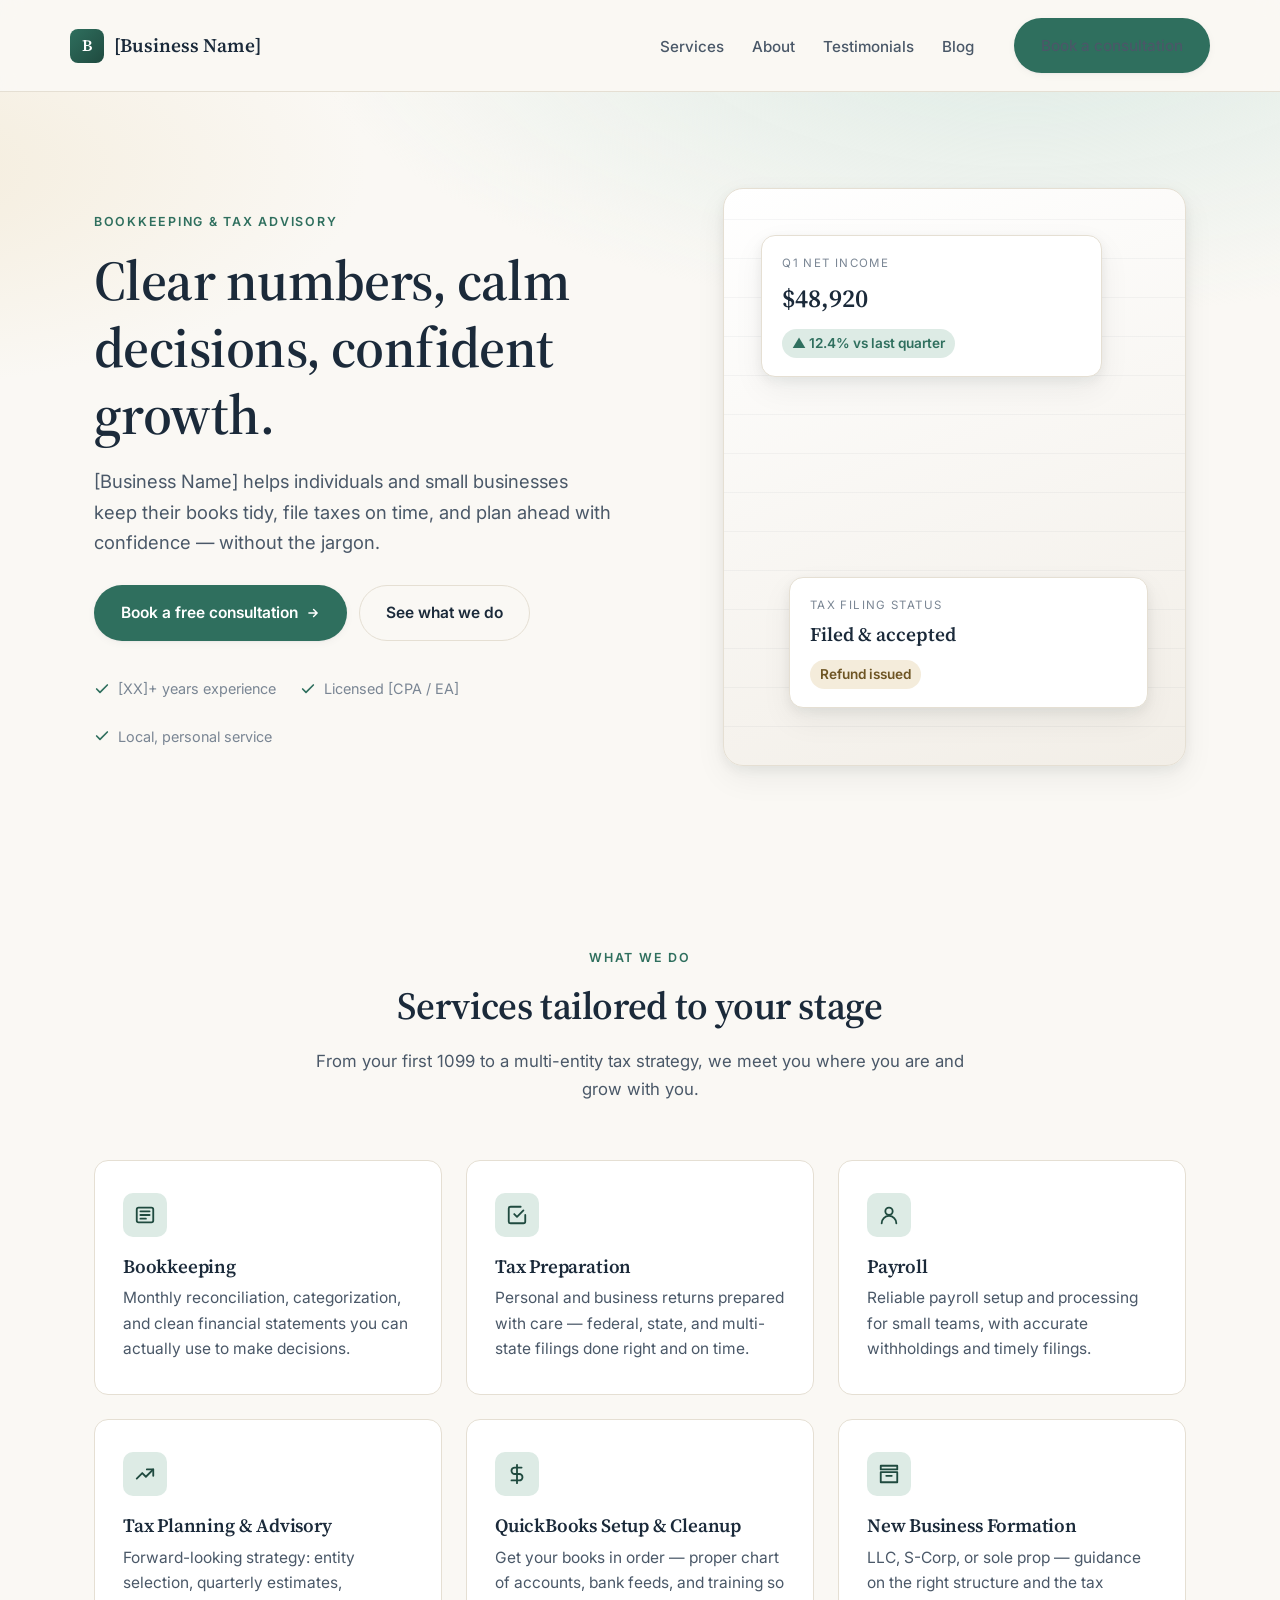
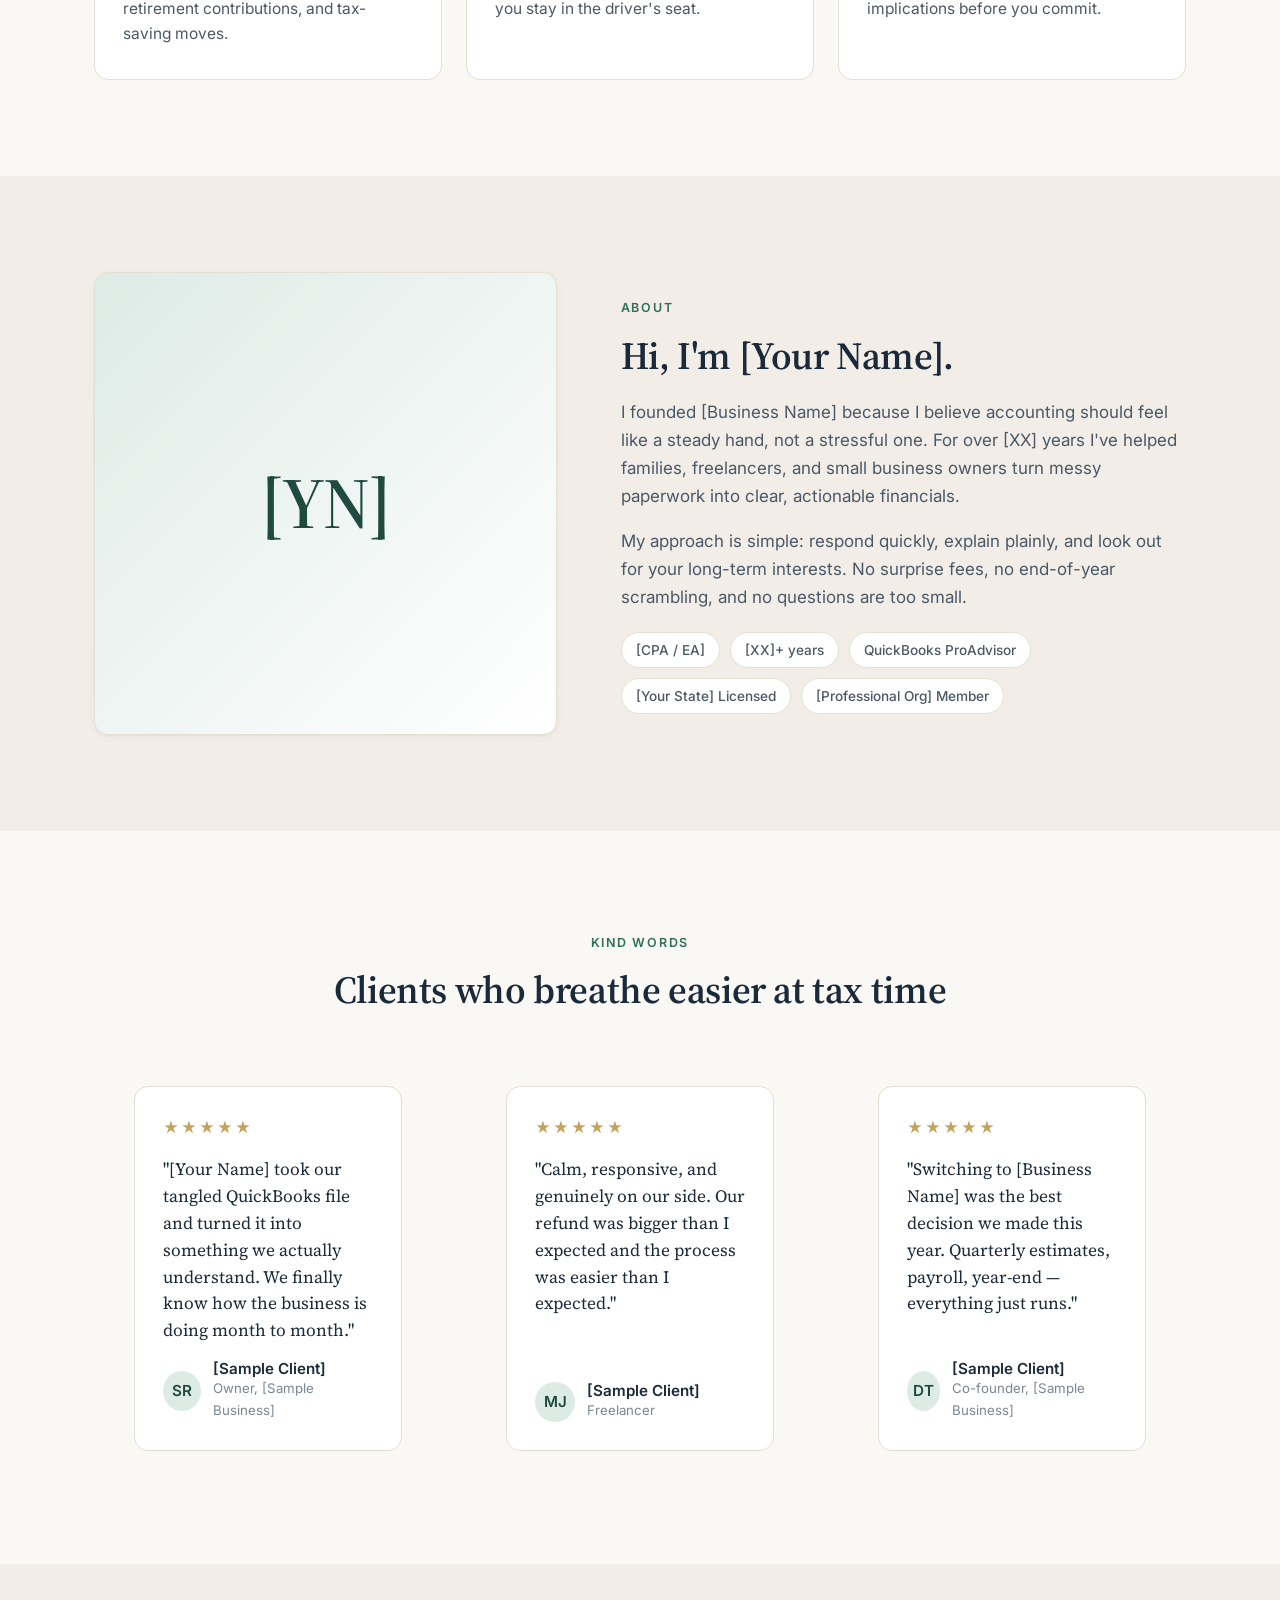
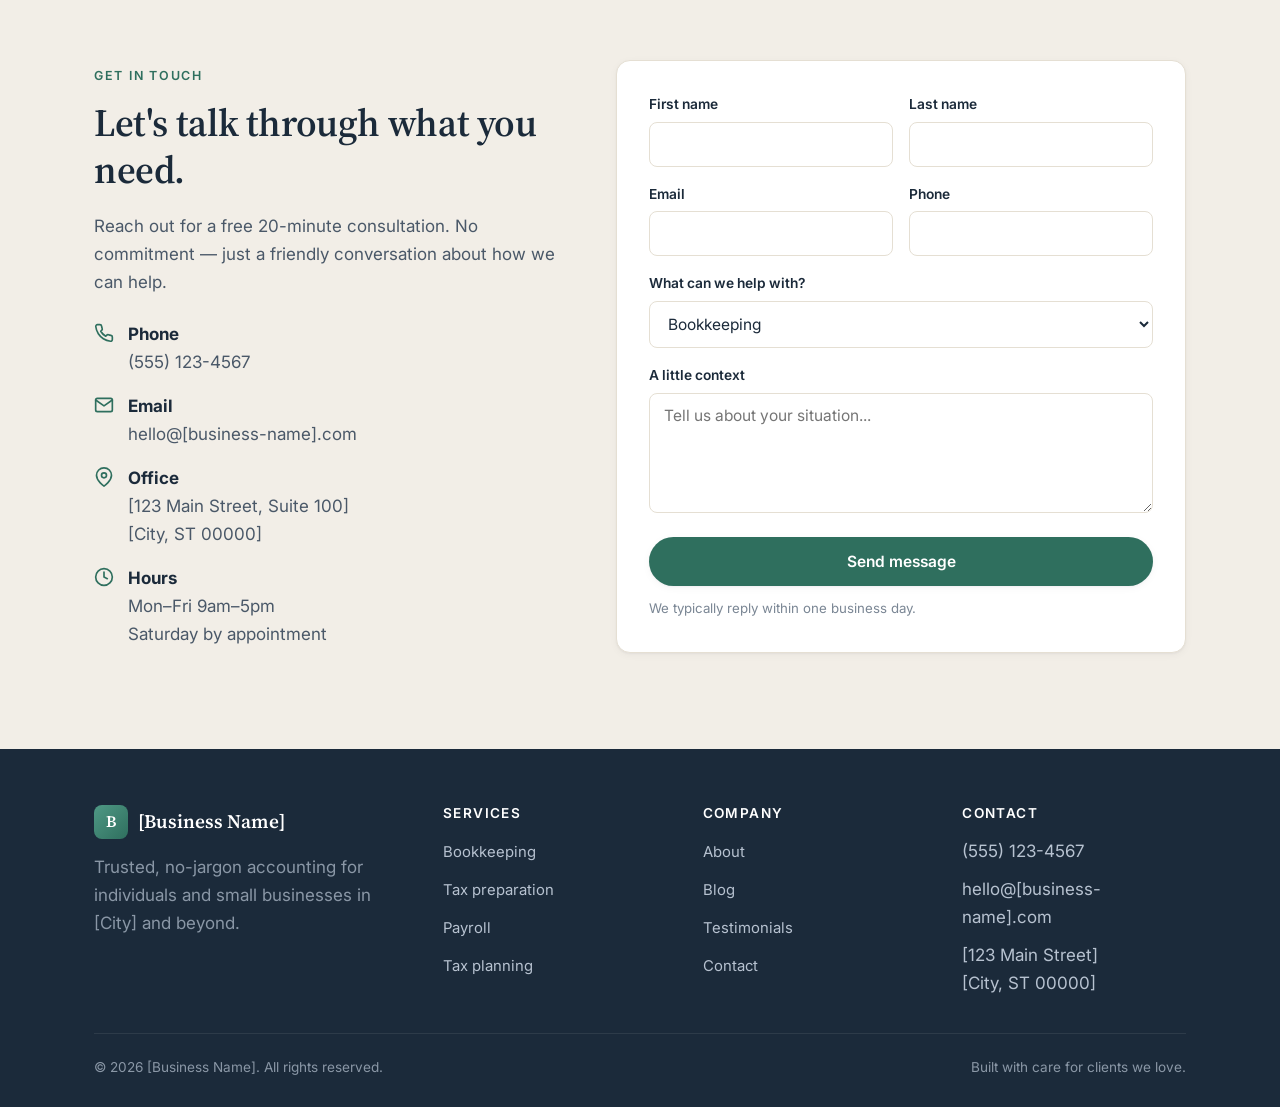
==== index.html @ d01186e7 "Add files via upload" ====
<!DOCTYPE html>
<html lang="en">
<head>
  <meta charset="UTF-8" />
  <meta name="viewport" content="width=device-width, initial-scale=1.0" />
  <title>[Business Name] — Trusted Accounting & Tax Services</title>
  <meta name="description" content="[Business Name] provides bookkeeping, tax preparation, payroll, and small-business advisory services tailored to your goals." />
  <link rel="preconnect" href="https://fonts.googleapis.com" />
  <link rel="preconnect" href="https://fonts.gstatic.com" crossorigin />
  <link href="https://fonts.googleapis.com/css2?family=Inter:wght@400;500;600;700&family=Source+Serif+4:wght@500;600;700&display=swap" rel="stylesheet" />
  <link rel="stylesheet" href="styles.css" />
</head>
<body>

  <!-- ============== HEADER ============== -->
  <header class="site-header">
    <div class="container nav">
      <a href="#top" class="brand">
        <span class="brand-mark">B</span>
        <span>[Business Name]</span>
      </a>

      <button class="nav-toggle" aria-label="Toggle menu" aria-expanded="false" aria-controls="primary-nav">
        <svg width="22" height="22" viewBox="0 0 24 24" fill="none" stroke="currentColor" stroke-width="2" stroke-linecap="round"><line x1="4" y1="7" x2="20" y2="7"/><line x1="4" y1="12" x2="20" y2="12"/><line x1="4" y1="17" x2="20" y2="17"/></svg>
      </button>

      <ul id="primary-nav" class="nav-links">
        <li><a href="#services">Services</a></li>
        <li><a href="#about">About</a></li>
        <li><a href="#testimonials">Testimonials</a></li>
        <li><a href="blog.html">Blog</a></li>
        <li><a href="#contact" class="btn btn-primary nav-cta">Book a consultation</a></li>
      </ul>
    </div>
  </header>

  <main id="top">

    <!-- ============== HERO ============== -->
    <section class="hero">
      <div class="container hero-inner">
        <div>
          <span class="eyebrow">Bookkeeping &amp; Tax Advisory</span>
          <h1>Clear numbers, calm decisions, confident growth.</h1>
          <p class="lead">
            [Business Name] helps individuals and small businesses keep their books tidy,
            file taxes on time, and plan ahead with confidence — without the jargon.
          </p>
          <div class="hero-actions">
            <a href="#contact" class="btn btn-primary">
              Book a free consultation
              <svg width="14" height="14" viewBox="0 0 24 24" fill="none" stroke="currentColor" stroke-width="2.5" stroke-linecap="round"><path d="M5 12h14M13 6l6 6-6 6"/></svg>
            </a>
            <a href="#services" class="btn btn-ghost">See what we do</a>
          </div>

          <div class="hero-trust">
            <span><svg width="16" height="16" viewBox="0 0 24 24" fill="none" stroke="currentColor" stroke-width="2.5" stroke-linecap="round" stroke-linejoin="round"><path d="M20 6L9 17l-5-5"/></svg> [XX]+ years experience</span>
            <span><svg width="16" height="16" viewBox="0 0 24 24" fill="none" stroke="currentColor" stroke-width="2.5" stroke-linecap="round" stroke-linejoin="round"><path d="M20 6L9 17l-5-5"/></svg> Licensed [CPA / EA]</span>
            <span><svg width="16" height="16" viewBox="0 0 24 24" fill="none" stroke="currentColor" stroke-width="2.5" stroke-linecap="round" stroke-linejoin="round"><path d="M20 6L9 17l-5-5"/></svg> Local, personal service</span>
          </div>
        </div>

        <!-- Decorative visual — replace with photo or illustration if desired -->
        <div class="hero-visual" aria-hidden="true">
          <div class="hero-card hero-card-1">
            <div class="label">Q1 Net Income</div>
            <div class="value">$48,920</div>
            <span class="delta">▲ 12.4% vs last quarter</span>
          </div>
          <div class="hero-card hero-card-2">
            <div class="label">Tax Filing Status</div>
            <div class="value" style="font-size:1.2rem;">Filed &amp; accepted</div>
            <span class="delta" style="background:#F4ECDB;color:#6E5524;">Refund issued</span>
          </div>
        </div>
      </div>
    </section>

    <!-- ============== SERVICES ============== -->
    <section class="section" id="services">
      <div class="container">
        <div class="section-head">
          <span class="eyebrow">What we do</span>
          <h2>Services tailored to your stage</h2>
          <p>From your first 1099 to a multi-entity tax strategy, we meet you where you are and grow with you.</p>
        </div>

        <div class="services-grid">
          <article class="service-card">
            <div class="service-icon">
              <svg width="22" height="22" viewBox="0 0 24 24" fill="none" stroke="currentColor" stroke-width="2" stroke-linecap="round" stroke-linejoin="round"><rect x="3" y="4" width="18" height="16" rx="2"/><path d="M7 8h10M7 12h10M7 16h6"/></svg>
            </div>
            <h3>Bookkeeping</h3>
            <p>Monthly reconciliation, categorization, and clean financial statements you can actually use to make decisions.</p>
          </article>

          <article class="service-card">
            <div class="service-icon">
              <svg width="22" height="22" viewBox="0 0 24 24" fill="none" stroke="currentColor" stroke-width="2" stroke-linecap="round" stroke-linejoin="round"><path d="M9 11l3 3 7-7"/><path d="M21 12v7a2 2 0 01-2 2H5a2 2 0 01-2-2V5a2 2 0 012-2h11"/></svg>
            </div>
            <h3>Tax Preparation</h3>
            <p>Personal and business returns prepared with care — federal, state, and multi-state filings done right and on time.</p>
          </article>

          <article class="service-card">
            <div class="service-icon">
              <svg width="22" height="22" viewBox="0 0 24 24" fill="none" stroke="currentColor" stroke-width="2" stroke-linecap="round" stroke-linejoin="round"><circle cx="12" cy="8" r="4"/><path d="M4 21a8 8 0 0116 0"/></svg>
            </div>
            <h3>Payroll</h3>
            <p>Reliable payroll setup and processing for small teams, with accurate withholdings and timely filings.</p>
          </article>

          <article class="service-card">
            <div class="service-icon">
              <svg width="22" height="22" viewBox="0 0 24 24" fill="none" stroke="currentColor" stroke-width="2" stroke-linecap="round" stroke-linejoin="round"><path d="M3 17l6-6 4 4 8-8"/><path d="M14 7h7v7"/></svg>
            </div>
            <h3>Tax Planning &amp; Advisory</h3>
            <p>Forward-looking strategy: entity selection, quarterly estimates, retirement contributions, and tax-saving moves.</p>
          </article>

          <article class="service-card">
            <div class="service-icon">
              <svg width="22" height="22" viewBox="0 0 24 24" fill="none" stroke="currentColor" stroke-width="2" stroke-linecap="round" stroke-linejoin="round"><path d="M12 2v20"/><path d="M17 5H9.5a3.5 3.5 0 000 7h5a3.5 3.5 0 010 7H6"/></svg>
            </div>
            <h3>QuickBooks Setup &amp; Cleanup</h3>
            <p>Get your books in order — proper chart of accounts, bank feeds, and training so you stay in the driver's seat.</p>
          </article>

          <article class="service-card">
            <div class="service-icon">
              <svg width="22" height="22" viewBox="0 0 24 24" fill="none" stroke="currentColor" stroke-width="2" stroke-linecap="round" stroke-linejoin="round"><path d="M3 3h18v4H3zM3 10h18v11H3z"/><path d="M9 14h6"/></svg>
            </div>
            <h3>New Business Formation</h3>
            <p>LLC, S-Corp, or sole prop — guidance on the right structure and the tax implications before you commit.</p>
          </article>
        </div>
      </div>
    </section>

    <!-- ============== ABOUT ============== -->
    <section class="section section-alt" id="about">
      <div class="container about-grid">
        <div class="about-portrait" aria-hidden="true">[YN]</div>
        <div>
          <span class="eyebrow">About</span>
          <h2>Hi, I'm [Your Name].</h2>
          <p>
            I founded [Business Name] because I believe accounting should feel like a steady hand,
            not a stressful one. For over [XX] years I've helped families, freelancers, and small
            business owners turn messy paperwork into clear, actionable financials.
          </p>
          <p>
            My approach is simple: respond quickly, explain plainly, and look out for your long-term
            interests. No surprise fees, no end-of-year scrambling, and no questions are too small.
          </p>
          <div class="credentials">
            <span class="pill">[CPA / EA]</span>
            <span class="pill">[XX]+ years</span>
            <span class="pill">QuickBooks ProAdvisor</span>
            <span class="pill">[Your State] Licensed</span>
            <span class="pill">[Professional Org] Member</span>
          </div>
        </div>
      </div>
    </section>

    <!-- ============== TESTIMONIALS ============== -->
    <section class="section" id="testimonials">
      <div class="container">
        <div class="section-head">
          <span class="eyebrow">Kind words</span>
          <h2>Clients who breathe easier at tax time</h2>
        </div>

        <div class="testimonials-grid">
          <figure class="testimonial">
            <div class="stars">★★★★★</div>
            <blockquote>
              "[Your Name] took our tangled QuickBooks file and turned it into something we
              actually understand. We finally know how the business is doing month to month."
            </blockquote>
            <figcaption class="testimonial-author">
              <div class="avatar">SR</div>
              <div>
                <div class="who">[Sample Client]</div>
                <div class="role">Owner, [Sample Business]</div>
              </div>
            </figcaption>
          </figure>

          <figure class="testimonial">
            <div class="stars">★★★★★</div>
            <blockquote>
              "Calm, responsive, and genuinely on our side. Our refund was bigger than I expected
              and the process was easier than I expected."
            </blockquote>
            <figcaption class="testimonial-author">
              <div class="avatar">MJ</div>
              <div>
                <div class="who">[Sample Client]</div>
                <div class="role">Freelancer</div>
              </div>
            </figcaption>
          </figure>

          <figure class="testimonial">
            <div class="stars">★★★★★</div>
            <blockquote>
              "Switching to [Business Name] was the best decision we made this year.
              Quarterly estimates, payroll, year-end — everything just runs."
            </blockquote>
            <figcaption class="testimonial-author">
              <div class="avatar">DT</div>
              <div>
                <div class="who">[Sample Client]</div>
                <div class="role">Co-founder, [Sample Business]</div>
              </div>
            </figcaption>
          </figure>
        </div>
      </div>
    </section>

    <!-- ============== CONTACT ============== -->
    <section class="section section-alt" id="contact">
      <div class="container contact-grid">
        <div class="contact-info">
          <span class="eyebrow">Get in touch</span>
          <h2>Let's talk through what you need.</h2>
          <p>Reach out for a free 20-minute consultation. No commitment — just a friendly conversation about how we can help.</p>

          <ul>
            <li>
              <svg width="20" height="20" viewBox="0 0 24 24" fill="none" stroke="currentColor" stroke-width="2" stroke-linecap="round" stroke-linejoin="round"><path d="M22 16.92v3a2 2 0 01-2.18 2 19.79 19.79 0 01-8.63-3.07 19.5 19.5 0 01-6-6 19.79 19.79 0 01-3.07-8.67A2 2 0 014.11 2h3a2 2 0 012 1.72 12.84 12.84 0 00.7 2.81 2 2 0 01-.45 2.11L8.09 9.91a16 16 0 006 6l1.27-1.27a2 2 0 012.11-.45 12.84 12.84 0 002.81.7A2 2 0 0122 16.92z"/></svg>
              <div><strong>Phone</strong>(555) 123-4567</div>
            </li>
            <li>
              <svg width="20" height="20" viewBox="0 0 24 24" fill="none" stroke="currentColor" stroke-width="2" stroke-linecap="round" stroke-linejoin="round"><path d="M4 4h16c1.1 0 2 .9 2 2v12c0 1.1-.9 2-2 2H4c-1.1 0-2-.9-2-2V6c0-1.1.9-2 2-2z"/><polyline points="22,6 12,13 2,6"/></svg>
              <div><strong>Email</strong>hello@[business-name].com</div>
            </li>
            <li>
              <svg width="20" height="20" viewBox="0 0 24 24" fill="none" stroke="currentColor" stroke-width="2" stroke-linecap="round" stroke-linejoin="round"><path d="M21 10c0 7-9 13-9 13s-9-6-9-13a9 9 0 0118 0z"/><circle cx="12" cy="10" r="3"/></svg>
              <div><strong>Office</strong>[123 Main Street, Suite 100]<br/>[City, ST 00000]</div>
            </li>
            <li>
              <svg width="20" height="20" viewBox="0 0 24 24" fill="none" stroke="currentColor" stroke-width="2" stroke-linecap="round" stroke-linejoin="round"><circle cx="12" cy="12" r="10"/><polyline points="12,6 12,12 16,14"/></svg>
              <div><strong>Hours</strong>Mon–Fri 9am–5pm<br/>Saturday by appointment</div>
            </li>
          </ul>
        </div>

        <form class="contact-form" onsubmit="event.preventDefault(); alert('Thanks! This form is a placeholder — wire it to your email or a service like Formspree.');">
          <div class="form-row">
            <div class="form-field">
              <label for="firstName">First name</label>
              <input id="firstName" name="firstName" type="text" required />
            </div>
            <div class="form-field">
              <label for="lastName">Last name</label>
              <input id="lastName" name="lastName" type="text" required />
            </div>
          </div>

          <div class="form-row">
            <div class="form-field">
              <label for="email">Email</label>
              <input id="email" name="email" type="email" required />
            </div>
            <div class="form-field">
              <label for="phone">Phone</label>
              <input id="phone" name="phone" type="tel" />
            </div>
          </div>

          <div class="form-field">
            <label for="service">What can we help with?</label>
            <select id="service" name="service">
              <option>Bookkeeping</option>
              <option>Tax preparation</option>
              <option>Payroll</option>
              <option>Tax planning &amp; advisory</option>
              <option>QuickBooks setup / cleanup</option>
              <option>New business formation</option>
              <option>Something else</option>
            </select>
          </div>

          <div class="form-field">
            <label for="message">A little context</label>
            <textarea id="message" name="message" placeholder="Tell us about your situation..."></textarea>
          </div>

          <button type="submit" class="btn btn-primary" style="width:100%;">Send message</button>
          <p class="form-note">We typically reply within one business day.</p>
        </form>
      </div>
    </section>

  </main>

  <!-- ============== FOOTER ============== -->
  <footer class="site-footer">
    <div class="container">
      <div class="footer-grid">
        <div>
          <div class="brand">
            <span class="brand-mark">B</span>
            <span>[Business Name]</span>
          </div>
          <p style="margin-top:14px;color:#8A97A6;max-width:320px;">
            Trusted, no-jargon accounting for individuals and small businesses in [City] and beyond.
          </p>
        </div>

        <div>
          <h4>Services</h4>
          <ul>
            <li><a href="#services">Bookkeeping</a></li>
            <li><a href="#services">Tax preparation</a></li>
            <li><a href="#services">Payroll</a></li>
            <li><a href="#services">Tax planning</a></li>
          </ul>
        </div>

        <div>
          <h4>Company</h4>
          <ul>
            <li><a href="#about">About</a></li>
            <li><a href="blog.html">Blog</a></li>
            <li><a href="#testimonials">Testimonials</a></li>
            <li><a href="#contact">Contact</a></li>
          </ul>
        </div>

        <div>
          <h4>Contact</h4>
          <ul>
            <li>(555) 123-4567</li>
            <li>hello@[business-name].com</li>
            <li>[123 Main Street]<br/>[City, ST 00000]</li>
          </ul>
        </div>
      </div>

      <div class="footer-bottom">
        <span>© <span id="year"></span> [Business Name]. All rights reserved.</span>
        <span>Built with care for clients we love.</span>
      </div>
    </div>
  </footer>

  <script>
    // Mobile nav toggle
    (function () {
      var btn = document.querySelector('.nav-toggle');
      var menu = document.getElementById('primary-nav');
      if (btn && menu) {
        btn.addEventListener('click', function () {
          var open = menu.classList.toggle('open');
          btn.setAttribute('aria-expanded', open ? 'true' : 'false');
        });
        menu.querySelectorAll('a').forEach(function (a) {
          a.addEventListener('click', function () {
            menu.classList.remove('open');
            btn.setAttribute('aria-expanded', 'false');
          });
        });
      }
      // Year in footer
      var y = document.getElementById('year');
      if (y) y.textContent = new Date().getFullYear();
    })();
  </script>
</body>
</html>
---- styles.css ----
/* =============================================================
   [BUSINESS NAME] — Accounting Website
   Modern & clean design system
   ============================================================= */

/* ---------- Design tokens ---------- */
:root {
  /* Colors */
  --bg:           #FAF8F4;
  --surface:      #FFFFFF;
  --surface-alt:  #F2EEE7;
  --border:       #E5DFD3;
  --ink:          #1B2A3A;
  --ink-soft:     #4A5868;
  --muted:        #7A8694;
  --accent:       #2F6F5E;   /* deep sage */
  --accent-soft:  #DDEBE5;
  --accent-ink:   #1F4A3F;
  --gold:         #C4A35A;

  /* Type */
  --font-sans: "Inter", -apple-system, BlinkMacSystemFont, "Segoe UI",
               Roboto, "Helvetica Neue", Arial, sans-serif;
  --font-serif: "Source Serif 4", "Source Serif Pro", Georgia, "Times New Roman", serif;

  /* Layout */
  --container: 1140px;
  --radius: 14px;
  --radius-sm: 8px;

  /* Effects */
  --shadow-sm: 0 1px 2px rgba(20, 30, 40, 0.04),
               0 2px 8px rgba(20, 30, 40, 0.04);
  --shadow-md: 0 4px 12px rgba(20, 30, 40, 0.06),
               0 12px 32px rgba(20, 30, 40, 0.06);

  --transition: 180ms ease;
}

/* ---------- Reset ---------- */
*,
*::before,
*::after { box-sizing: border-box; }

html { scroll-behavior: smooth; }

body {
  margin: 0;
  font-family: var(--font-sans);
  font-size: 17px;
  line-height: 1.65;
  color: var(--ink);
  background: var(--bg);
  -webkit-font-smoothing: antialiased;
  -moz-osx-font-smoothing: grayscale;
}

img { max-width: 100%; display: block; }

a {
  color: var(--accent);
  text-decoration: none;
  transition: color var(--transition);
}
a:hover { color: var(--accent-ink); }

h1, h2, h3, h4 {
  font-family: var(--font-serif);
  color: var(--ink);
  line-height: 1.2;
  letter-spacing: -0.01em;
  margin: 0 0 0.5em;
  font-weight: 600;
}

h1 { font-size: clamp(2.25rem, 4.5vw, 3.5rem); }
h2 { font-size: clamp(1.75rem, 3vw, 2.5rem); }
h3 { font-size: 1.25rem; }

p { margin: 0 0 1em; color: var(--ink-soft); }

/* ---------- Layout helpers ---------- */
.container {
  width: 100%;
  max-width: var(--container);
  margin: 0 auto;
  padding: 0 24px;
}

.section {
  padding: 96px 0;
}

.section-alt {
  background: var(--surface-alt);
}

.eyebrow {
  display: inline-block;
  font-size: 0.78rem;
  font-weight: 600;
  letter-spacing: 0.14em;
  text-transform: uppercase;
  color: var(--accent);
  margin-bottom: 14px;
}

.section-head {
  max-width: 680px;
  margin: 0 auto 56px;
  text-align: center;
}
.section-head p {
  font-size: 1.05rem;
  color: var(--ink-soft);
}

/* ---------- Buttons ---------- */
.btn {
  display: inline-flex;
  align-items: center;
  justify-content: center;
  gap: 8px;
  padding: 14px 26px;
  border-radius: 999px;
  font-weight: 600;
  font-size: 0.97rem;
  font-family: var(--font-sans);
  border: 1px solid transparent;
  cursor: pointer;
  transition: transform var(--transition), background var(--transition),
              color var(--transition), border-color var(--transition),
              box-shadow var(--transition);
  text-decoration: none;
}
.btn-primary {
  background: var(--accent);
  color: #fff;
  box-shadow: var(--shadow-sm);
}
.btn-primary:hover {
  background: var(--accent-ink);
  color: #fff;
  transform: translateY(-1px);
  box-shadow: var(--shadow-md);
}
.btn-ghost {
  background: transparent;
  color: var(--ink);
  border-color: var(--border);
}
.btn-ghost:hover {
  border-color: var(--ink);
  color: var(--ink);
}

/* ---------- Header / Nav ---------- */
.site-header {
  position: sticky;
  top: 0;
  z-index: 50;
  background: rgba(250, 248, 244, 0.85);
  backdrop-filter: saturate(180%) blur(10px);
  -webkit-backdrop-filter: saturate(180%) blur(10px);
  border-bottom: 1px solid var(--border);
}
.nav {
  display: flex;
  align-items: center;
  justify-content: space-between;
  padding: 18px 0;
}
.brand {
  display: flex;
  align-items: center;
  gap: 10px;
  font-family: var(--font-serif);
  font-weight: 600;
  font-size: 1.2rem;
  color: var(--ink);
}
.brand-mark {
  width: 34px; height: 34px;
  border-radius: 8px;
  background: linear-gradient(135deg, var(--accent), var(--accent-ink));
  color: #fff;
  display: grid;
  place-items: center;
  font-family: var(--font-serif);
  font-weight: 600;
  font-size: 1rem;
  letter-spacing: -0.02em;
}
.nav-links {
  display: flex;
  gap: 28px;
  align-items: center;
  list-style: none;
  margin: 0; padding: 0;
}
.nav-links a {
  color: var(--ink-soft);
  font-weight: 500;
  font-size: 0.95rem;
}
.nav-links a:hover { color: var(--ink); }
.nav-cta { margin-left: 12px; }

.nav-toggle {
  display: none;
  background: transparent;
  border: 0;
  padding: 8px;
  cursor: pointer;
  color: var(--ink);
}

/* ---------- Hero ---------- */
.hero {
  padding: 96px 0 80px;
  background:
    radial-gradient(1200px 500px at 80% -10%, var(--accent-soft) 0%, transparent 60%),
    radial-gradient(900px 400px at -10% 10%, #F4ECDB 0%, transparent 55%);
}
.hero-inner {
  display: grid;
  grid-template-columns: 1.1fr 0.9fr;
  gap: 64px;
  align-items: center;
}
.hero h1 {
  margin-bottom: 18px;
}
.hero p.lead {
  font-size: 1.15rem;
  color: var(--ink-soft);
  margin-bottom: 28px;
  max-width: 520px;
}
.hero-actions {
  display: flex;
  gap: 12px;
  flex-wrap: wrap;
}
.hero-trust {
  display: flex;
  gap: 24px;
  margin-top: 36px;
  color: var(--muted);
  font-size: 0.9rem;
  flex-wrap: wrap;
}
.hero-trust span { display: inline-flex; align-items: center; gap: 8px; }
.hero-trust svg { color: var(--accent); }

.hero-visual {
  position: relative;
  aspect-ratio: 4 / 5;
  border-radius: 20px;
  background:
    linear-gradient(160deg, #fff, var(--surface-alt));
  border: 1px solid var(--border);
  box-shadow: var(--shadow-md);
  overflow: hidden;
}
.hero-visual::before {
  content: "";
  position: absolute; inset: 0;
  background:
    repeating-linear-gradient(
      0deg, transparent 0 38px, rgba(27, 42, 58, 0.06) 38px 39px
    );
  opacity: 0.7;
}
.hero-card {
  position: absolute;
  background: #fff;
  border-radius: var(--radius);
  border: 1px solid var(--border);
  box-shadow: var(--shadow-md);
  padding: 18px 20px;
}
.hero-card-1 {
  top: 8%; left: 8%; right: 18%;
}
.hero-card-2 {
  bottom: 10%; left: 14%; right: 8%;
}
.hero-card .label {
  font-size: 0.72rem;
  letter-spacing: 0.12em;
  text-transform: uppercase;
  color: var(--muted);
}
.hero-card .value {
  font-family: var(--font-serif);
  font-size: 1.6rem;
  font-weight: 600;
  color: var(--ink);
  margin-top: 4px;
}
.hero-card .delta {
  display: inline-flex;
  gap: 6px;
  align-items: center;
  font-size: 0.85rem;
  color: var(--accent);
  background: var(--accent-soft);
  padding: 3px 10px;
  border-radius: 999px;
  margin-top: 10px;
  font-weight: 600;
}

/* ---------- Services ---------- */
.services-grid {
  display: grid;
  grid-template-columns: repeat(3, 1fr);
  gap: 24px;
}
.service-card {
  background: var(--surface);
  border: 1px solid var(--border);
  border-radius: var(--radius);
  padding: 32px 28px;
  transition: transform var(--transition), box-shadow var(--transition),
              border-color var(--transition);
}
.service-card:hover {
  transform: translateY(-3px);
  box-shadow: var(--shadow-md);
  border-color: #d8d0bf;
}
.service-icon {
  width: 44px; height: 44px;
  border-radius: 10px;
  background: var(--accent-soft);
  color: var(--accent-ink);
  display: grid;
  place-items: center;
  margin-bottom: 18px;
}
.service-card h3 { margin-bottom: 8px; font-size: 1.18rem; }
.service-card p  { font-size: 0.97rem; margin-bottom: 0; }

/* ---------- About ---------- */
.about-grid {
  display: grid;
  grid-template-columns: 0.9fr 1.1fr;
  gap: 64px;
  align-items: center;
}
.about-portrait {
  aspect-ratio: 1 / 1;
  border-radius: var(--radius);
  background:
    linear-gradient(135deg, var(--accent-soft), #fff);
  border: 1px solid var(--border);
  display: grid;
  place-items: center;
  font-family: var(--font-serif);
  color: var(--accent-ink);
  font-size: 4.5rem;
  font-weight: 600;
  letter-spacing: -0.02em;
  box-shadow: var(--shadow-sm);
}
.credentials {
  display: flex;
  flex-wrap: wrap;
  gap: 10px;
  margin-top: 20px;
}
.credentials .pill {
  background: var(--surface);
  border: 1px solid var(--border);
  border-radius: 999px;
  padding: 6px 14px;
  font-size: 0.85rem;
  color: var(--ink-soft);
  font-weight: 500;
}

/* ---------- Testimonials ---------- */
.testimonials-grid {
  display: grid;
  grid-template-columns: repeat(3, 1fr);
  gap: 24px;
}
.testimonial {
  background: var(--surface);
  border: 1px solid var(--border);
  border-radius: var(--radius);
  padding: 28px;
  display: flex;
  flex-direction: column;
  gap: 16px;
}
.testimonial blockquote {
  margin: 0;
  font-family: var(--font-serif);
  font-size: 1.08rem;
  line-height: 1.55;
  color: var(--ink);
}
.testimonial .stars {
  color: var(--gold);
  font-size: 0.95rem;
  letter-spacing: 2px;
}
.testimonial-author {
  display: flex;
  align-items: center;
  gap: 12px;
  margin-top: auto;
}
.avatar {
  width: 40px; height: 40px;
  border-radius: 50%;
  background: var(--accent-soft);
  color: var(--accent-ink);
  display: grid;
  place-items: center;
  font-weight: 600;
  font-size: 0.95rem;
}
.testimonial-author .who {
  font-weight: 600;
  font-size: 0.95rem;
  color: var(--ink);
  line-height: 1.2;
}
.testimonial-author .role {
  font-size: 0.83rem;
  color: var(--muted);
}

/* ---------- Contact ---------- */
.contact-grid {
  display: grid;
  grid-template-columns: 0.9fr 1.1fr;
  gap: 56px;
  align-items: start;
}
.contact-info p { margin-bottom: 0.5em; }
.contact-info ul {
  list-style: none;
  padding: 0;
  margin: 24px 0 0;
  display: grid;
  gap: 16px;
}
.contact-info li {
  display: flex;
  gap: 14px;
  align-items: flex-start;
  color: var(--ink-soft);
}
.contact-info li svg {
  color: var(--accent);
  flex-shrink: 0;
  margin-top: 3px;
}
.contact-info strong { color: var(--ink); display: block; }

.contact-form {
  background: var(--surface);
  border: 1px solid var(--border);
  border-radius: var(--radius);
  padding: 32px;
  box-shadow: var(--shadow-sm);
}
.form-row {
  display: grid;
  grid-template-columns: 1fr 1fr;
  gap: 16px;
}
.form-field { margin-bottom: 16px; }
.form-field label {
  display: block;
  font-size: 0.86rem;
  font-weight: 600;
  color: var(--ink);
  margin-bottom: 6px;
}
.form-field input,
.form-field select,
.form-field textarea {
  width: 100%;
  padding: 12px 14px;
  border: 1px solid var(--border);
  border-radius: var(--radius-sm);
  font-family: var(--font-sans);
  font-size: 0.97rem;
  color: var(--ink);
  background: #fff;
  transition: border-color var(--transition), box-shadow var(--transition);
}
.form-field input:focus,
.form-field select:focus,
.form-field textarea:focus {
  outline: 0;
  border-color: var(--accent);
  box-shadow: 0 0 0 3px var(--accent-soft);
}
.form-field textarea { resize: vertical; min-height: 120px; }

.form-note {
  font-size: 0.83rem;
  color: var(--muted);
  margin-top: 12px;
  margin-bottom: 0;
}

/* ---------- Blog ---------- */
.blog-hero {
  padding: 80px 0 32px;
  text-align: center;
  background:
    radial-gradient(900px 360px at 50% -20%, var(--accent-soft) 0%, transparent 55%);
}
.blog-hero h1 { margin-bottom: 12px; }
.blog-hero p { max-width: 620px; margin: 0 auto; }

.blog-grid {
  display: grid;
  grid-template-columns: repeat(3, 1fr);
  gap: 28px;
  padding-bottom: 96px;
}
.post-card {
  background: var(--surface);
  border: 1px solid var(--border);
  border-radius: var(--radius);
  overflow: hidden;
  display: flex;
  flex-direction: column;
  transition: transform var(--transition), box-shadow var(--transition);
}
.post-card:hover {
  transform: translateY(-3px);
  box-shadow: var(--shadow-md);
}
.post-cover {
  aspect-ratio: 16 / 9;
  background: linear-gradient(135deg, var(--accent-soft), var(--surface-alt));
  display: grid;
  place-items: center;
  color: var(--accent-ink);
  font-family: var(--font-serif);
  font-size: 2rem;
  font-weight: 600;
}
.post-cover.alt-1 { background: linear-gradient(135deg, #E5D9C2, #F4ECDB); color: #6E5524; }
.post-cover.alt-2 { background: linear-gradient(135deg, #DDEBE5, #F1F7F4); color: var(--accent-ink); }
.post-cover.alt-3 { background: linear-gradient(135deg, #E1E6EE, #F2F5FA); color: #2F4258; }
.post-cover.alt-4 { background: linear-gradient(135deg, #F4DDD3, #FBEEE7); color: #84402B; }
.post-cover.alt-5 { background: linear-gradient(135deg, #DDE4E8, #F1F4F6); color: #2C4855; }
.post-cover.alt-6 { background: linear-gradient(135deg, #E8DFEE, #F5F0F9); color: #5A3F73; }

.post-body { padding: 22px 24px 26px; flex: 1; display: flex; flex-direction: column; }
.post-meta {
  font-size: 0.78rem;
  letter-spacing: 0.08em;
  text-transform: uppercase;
  color: var(--muted);
  margin-bottom: 8px;
}
.post-card h3 {
  font-size: 1.18rem;
  margin-bottom: 10px;
}
.post-card p {
  font-size: 0.95rem;
  margin-bottom: 16px;
}
.post-card .read-more {
  margin-top: auto;
  font-weight: 600;
  font-size: 0.92rem;
  color: var(--accent);
}

/* ---------- Footer ---------- */
.site-footer {
  background: var(--ink);
  color: #B7C2D0;
  padding: 56px 0 28px;
}
.footer-grid {
  display: grid;
  grid-template-columns: 1.4fr 1fr 1fr 1fr;
  gap: 36px;
  margin-bottom: 36px;
}
.site-footer h4 {
  color: #fff;
  font-family: var(--font-sans);
  font-size: 0.85rem;
  font-weight: 600;
  letter-spacing: 0.1em;
  text-transform: uppercase;
  margin-bottom: 16px;
}
.site-footer ul { list-style: none; padding: 0; margin: 0; display: grid; gap: 10px; }
.site-footer a { color: #B7C2D0; font-size: 0.93rem; }
.site-footer a:hover { color: #fff; }
.site-footer .brand { color: #fff; }
.site-footer .brand-mark { background: linear-gradient(135deg, #4F9985, #2F6F5E); }
.footer-bottom {
  border-top: 1px solid rgba(255, 255, 255, 0.08);
  padding-top: 22px;
  display: flex;
  justify-content: space-between;
  flex-wrap: wrap;
  gap: 12px;
  font-size: 0.85rem;
  color: #8A97A6;
}

/* ---------- Responsive ---------- */
@media (max-width: 960px) {
  .hero-inner,
  .about-grid,
  .contact-grid { grid-template-columns: 1fr; gap: 40px; }
  .hero-visual { max-width: 480px; }
  .services-grid,
  .testimonials-grid,
  .blog-grid { grid-template-columns: repeat(2, 1fr); }
  .footer-grid { grid-template-columns: 1fr 1fr; }
}

@media (max-width: 640px) {
  .section { padding: 72px 0; }
  .nav-links {
    position: absolute;
    top: 100%;
    left: 16px; right: 16px;
    background: var(--surface);
    border: 1px solid var(--border);
    border-radius: var(--radius);
    box-shadow: var(--shadow-md);
    flex-direction: column;
    align-items: stretch;
    padding: 16px;
    gap: 4px;
    display: none;
  }
  .nav-links.open { display: flex; }
  .nav-links a { padding: 10px 8px; }
  .nav-toggle { display: inline-flex; }
  .nav-cta { margin: 8px 0 0; }
  .services-grid,
  .testimonials-grid,
  .blog-grid,
  .form-row,
  .footer-grid { grid-template-columns: 1fr; }
  .hero { padding: 64px 0 40px; }
}
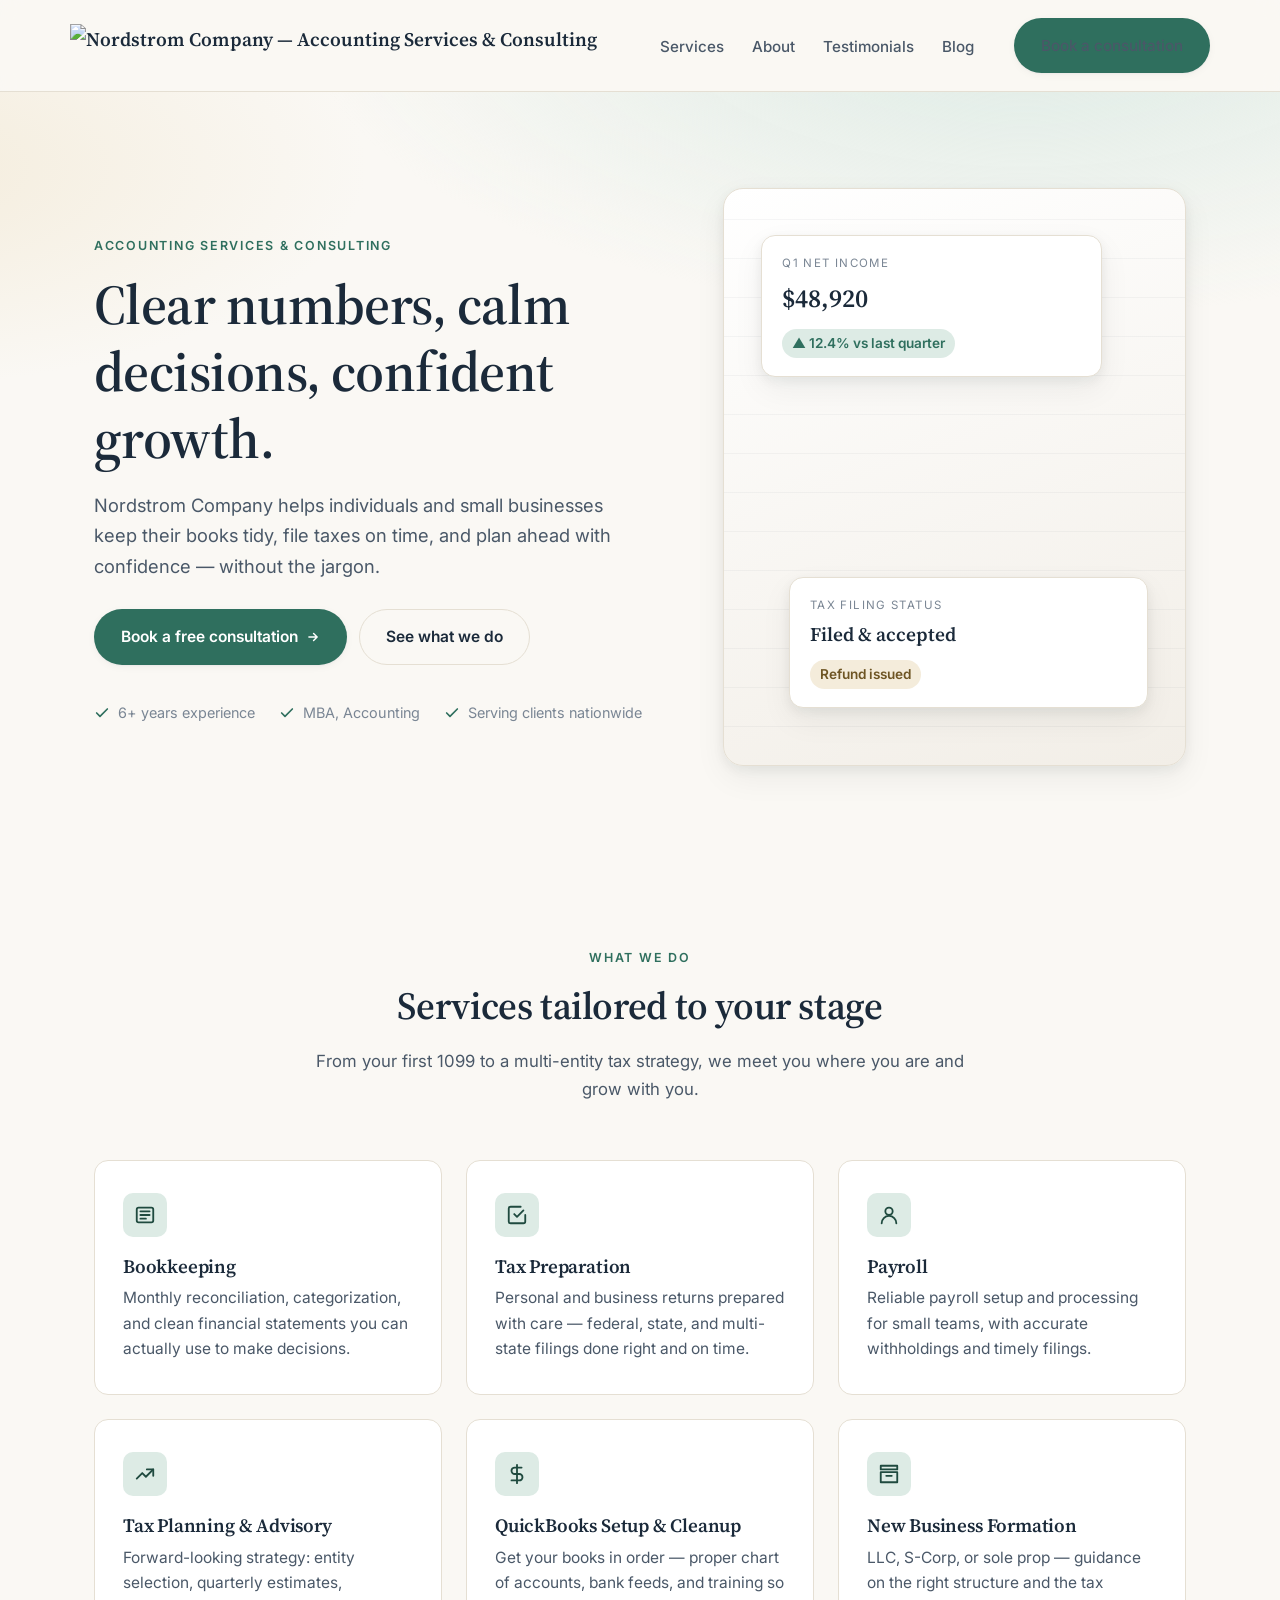
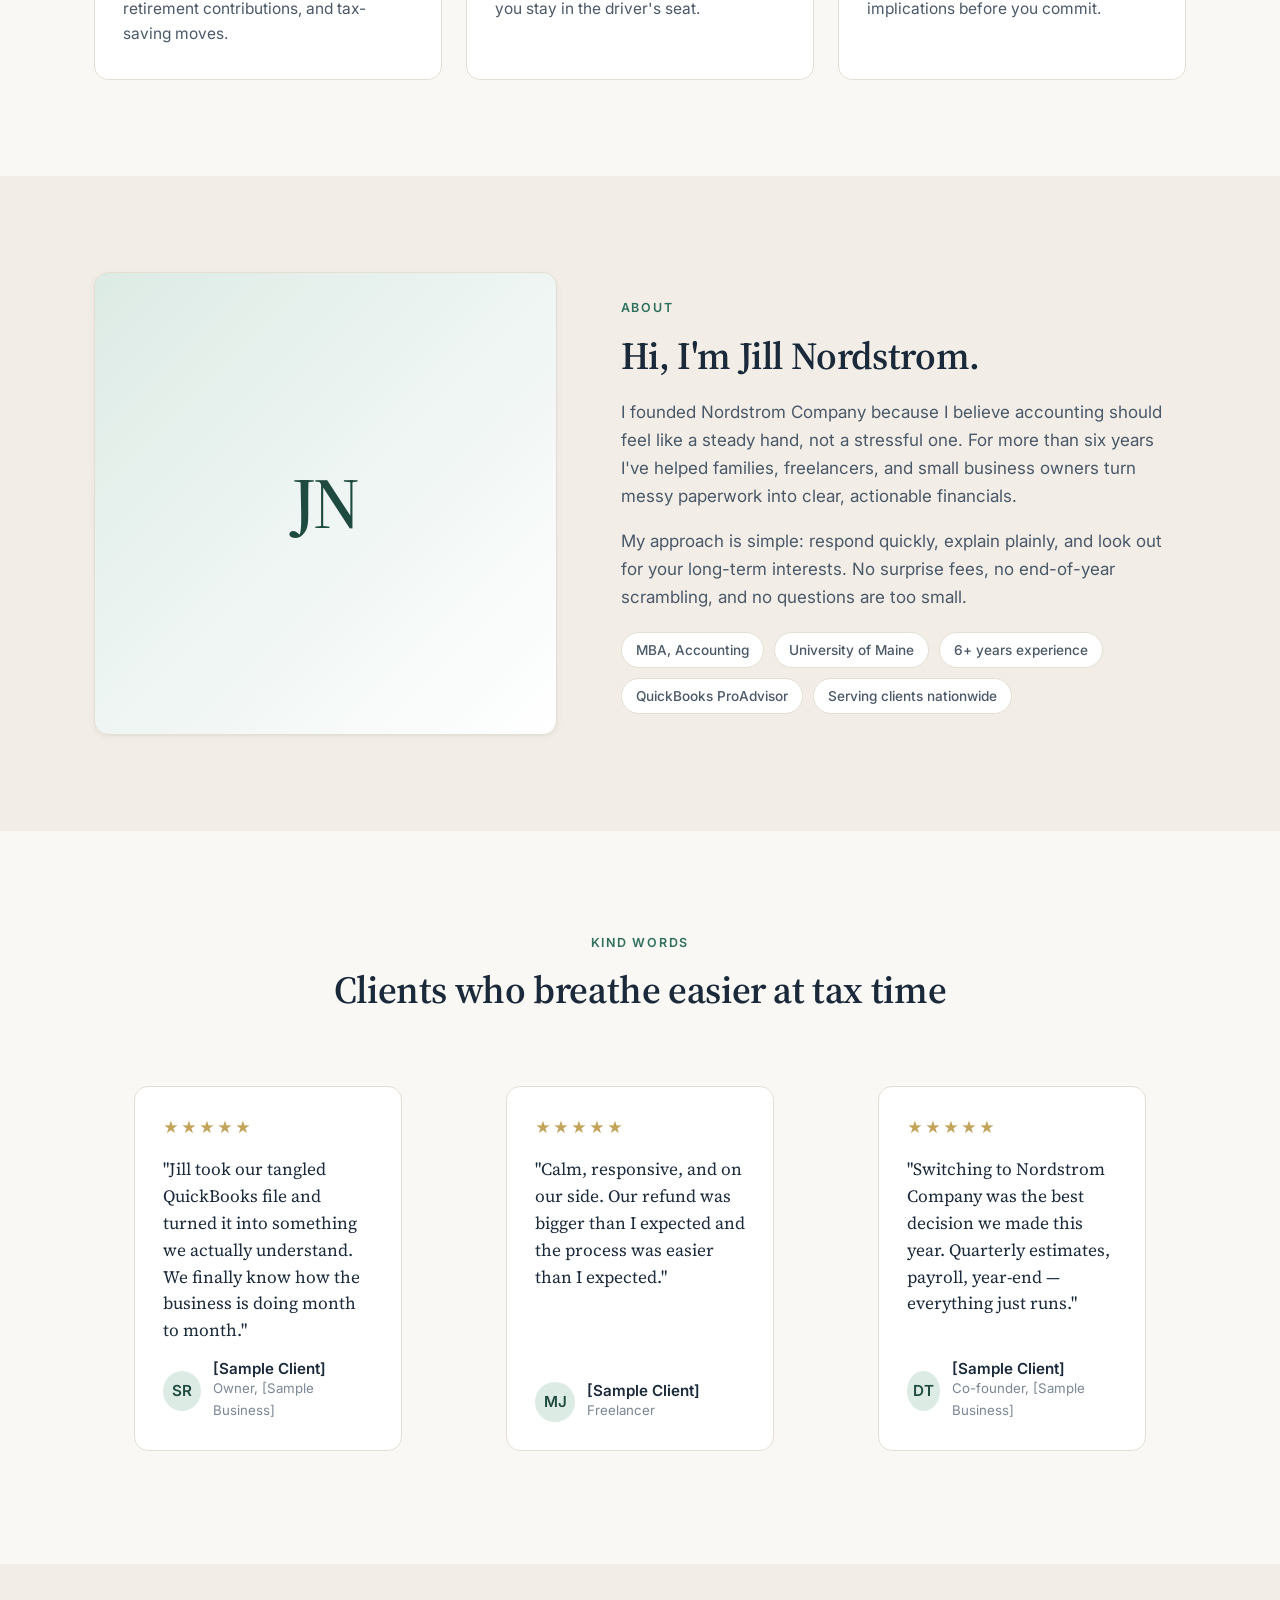
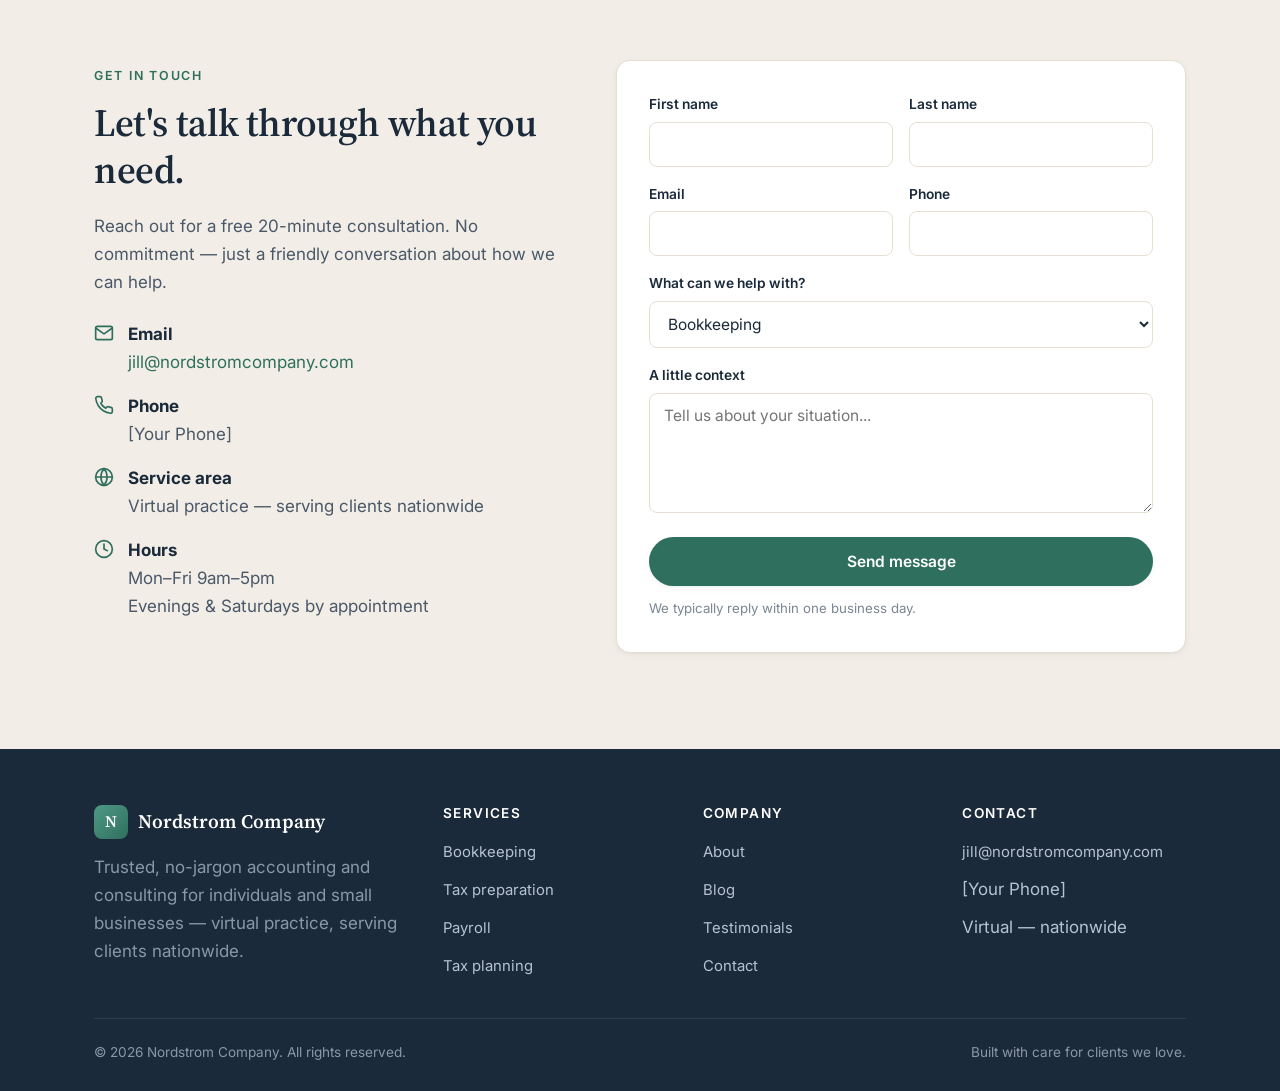
==== commit 70949690: "Add files via upload" ====
--- a/index.html
+++ b/index.html
@@ -3,8 +3,9 @@
 <head>
   <meta charset="UTF-8" />
   <meta name="viewport" content="width=device-width, initial-scale=1.0" />
-  <title>[Business Name] — Trusted Accounting & Tax Services</title>
-  <meta name="description" content="[Business Name] provides bookkeeping, tax preparation, payroll, and small-business advisory services tailored to your goals." />
+  <title>Nordstrom Company — Accounting Services &amp; Consulting</title>
+  <meta name="description" content="Nordstrom Company offers bookkeeping, tax preparation, payroll, and small-business advisory services for clients nationwide. Led by Jill Nordstrom, MBA." />
+  <link rel="icon" type="image/svg+xml" href="logo.svg" />
   <link rel="preconnect" href="https://fonts.googleapis.com" />
   <link rel="preconnect" href="https://fonts.gstatic.com" crossorigin />
   <link href="https://fonts.googleapis.com/css2?family=Inter:wght@400;500;600;700&family=Source+Serif+4:wght@500;600;700&display=swap" rel="stylesheet" />
@@ -15,9 +16,8 @@
   <!-- ============== HEADER ============== -->
   <header class="site-header">
     <div class="container nav">
-      <a href="#top" class="brand">
-        <span class="brand-mark">B</span>
-        <span>[Business Name]</span>
+      <a href="#top" class="brand" aria-label="Nordstrom Company home">
+        <img src="logo.svg" alt="Nordstrom Company — Accounting Services &amp; Consulting" class="logo" />
       </a>
 
       <button class="nav-toggle" aria-label="Toggle menu" aria-expanded="false" aria-controls="primary-nav">
@@ -40,10 +40,10 @@
     <section class="hero">
       <div class="container hero-inner">
         <div>
-          <span class="eyebrow">Bookkeeping &amp; Tax Advisory</span>
+          <span class="eyebrow">Accounting Services &amp; Consulting</span>
           <h1>Clear numbers, calm decisions, confident growth.</h1>
           <p class="lead">
-            [Business Name] helps individuals and small businesses keep their books tidy,
+            Nordstrom Company helps individuals and small businesses keep their books tidy,
             file taxes on time, and plan ahead with confidence — without the jargon.
           </p>
           <div class="hero-actions">
@@ -55,9 +55,9 @@
           </div>
 
           <div class="hero-trust">
-            <span><svg width="16" height="16" viewBox="0 0 24 24" fill="none" stroke="currentColor" stroke-width="2.5" stroke-linecap="round" stroke-linejoin="round"><path d="M20 6L9 17l-5-5"/></svg> [XX]+ years experience</span>
-            <span><svg width="16" height="16" viewBox="0 0 24 24" fill="none" stroke="currentColor" stroke-width="2.5" stroke-linecap="round" stroke-linejoin="round"><path d="M20 6L9 17l-5-5"/></svg> Licensed [CPA / EA]</span>
-            <span><svg width="16" height="16" viewBox="0 0 24 24" fill="none" stroke="currentColor" stroke-width="2.5" stroke-linecap="round" stroke-linejoin="round"><path d="M20 6L9 17l-5-5"/></svg> Local, personal service</span>
+            <span><svg width="16" height="16" viewBox="0 0 24 24" fill="none" stroke="currentColor" stroke-width="2.5" stroke-linecap="round" stroke-linejoin="round"><path d="M20 6L9 17l-5-5"/></svg> 6+ years experience</span>
+            <span><svg width="16" height="16" viewBox="0 0 24 24" fill="none" stroke="currentColor" stroke-width="2.5" stroke-linecap="round" stroke-linejoin="round"><path d="M20 6L9 17l-5-5"/></svg> MBA, Accounting</span>
+            <span><svg width="16" height="16" viewBox="0 0 24 24" fill="none" stroke="currentColor" stroke-width="2.5" stroke-linecap="round" stroke-linejoin="round"><path d="M20 6L9 17l-5-5"/></svg> Serving clients nationwide</span>
           </div>
         </div>
 
@@ -141,13 +141,13 @@
     <!-- ============== ABOUT ============== -->
     <section class="section section-alt" id="about">
       <div class="container about-grid">
-        <div class="about-portrait" aria-hidden="true">[YN]</div>
+        <div class="about-portrait" aria-hidden="true">JN</div>
         <div>
           <span class="eyebrow">About</span>
-          <h2>Hi, I'm [Your Name].</h2>
+          <h2>Hi, I'm Jill Nordstrom.</h2>
           <p>
-            I founded [Business Name] because I believe accounting should feel like a steady hand,
-            not a stressful one. For over [XX] years I've helped families, freelancers, and small
+            I founded Nordstrom Company because I believe accounting should feel like a steady hand,
+            not a stressful one. For more than six years I've helped families, freelancers, and small
             business owners turn messy paperwork into clear, actionable financials.
           </p>
           <p>
@@ -155,11 +155,11 @@
             interests. No surprise fees, no end-of-year scrambling, and no questions are too small.
           </p>
           <div class="credentials">
-            <span class="pill">[CPA / EA]</span>
-            <span class="pill">[XX]+ years</span>
+            <span class="pill">MBA, Accounting</span>
+            <span class="pill">University of Maine</span>
+            <span class="pill">6+ years experience</span>
             <span class="pill">QuickBooks ProAdvisor</span>
-            <span class="pill">[Your State] Licensed</span>
-            <span class="pill">[Professional Org] Member</span>
+            <span class="pill">Serving clients nationwide</span>
           </div>
         </div>
       </div>
@@ -177,7 +177,7 @@
           <figure class="testimonial">
             <div class="stars">★★★★★</div>
             <blockquote>
-              "[Your Name] took our tangled QuickBooks file and turned it into something we
+              "Jill took our tangled QuickBooks file and turned it into something we
               actually understand. We finally know how the business is doing month to month."
             </blockquote>
             <figcaption class="testimonial-author">
@@ -192,7 +192,7 @@
           <figure class="testimonial">
             <div class="stars">★★★★★</div>
             <blockquote>
-              "Calm, responsive, and genuinely on our side. Our refund was bigger than I expected
+              "Calm, responsive, and on our side. Our refund was bigger than I expected
               and the process was easier than I expected."
             </blockquote>
             <figcaption class="testimonial-author">
@@ -207,7 +207,7 @@
           <figure class="testimonial">
             <div class="stars">★★★★★</div>
             <blockquote>
-              "Switching to [Business Name] was the best decision we made this year.
+              "Switching to Nordstrom Company was the best decision we made this year.
               Quarterly estimates, payroll, year-end — everything just runs."
             </blockquote>
             <figcaption class="testimonial-author">
@@ -232,20 +232,20 @@
 
           <ul>
             <li>
-              <svg width="20" height="20" viewBox="0 0 24 24" fill="none" stroke="currentColor" stroke-width="2" stroke-linecap="round" stroke-linejoin="round"><path d="M22 16.92v3a2 2 0 01-2.18 2 19.79 19.79 0 01-8.63-3.07 19.5 19.5 0 01-6-6 19.79 19.79 0 01-3.07-8.67A2 2 0 014.11 2h3a2 2 0 012 1.72 12.84 12.84 0 00.7 2.81 2 2 0 01-.45 2.11L8.09 9.91a16 16 0 006 6l1.27-1.27a2 2 0 012.11-.45 12.84 12.84 0 002.81.7A2 2 0 0122 16.92z"/></svg>
-              <div><strong>Phone</strong>(555) 123-4567</div>
+              <svg width="20" height="20" viewBox="0 0 24 24" fill="none" stroke="currentColor" stroke-width="2" stroke-linecap="round" stroke-linejoin="round"><path d="M4 4h16c1.1 0 2 .9 2 2v12c0 1.1-.9 2-2 2H4c-1.1 0-2-.9-2-2V6c0-1.1.9-2 2-2z"/><polyline points="22,6 12,13 2,6"/></svg>
+              <div><strong>Email</strong><a href="mailto:jill@nordstromcompany.com">jill@nordstromcompany.com</a></div>
             </li>
             <li>
-              <svg width="20" height="20" viewBox="0 0 24 24" fill="none" stroke="currentColor" stroke-width="2" stroke-linecap="round" stroke-linejoin="round"><path d="M4 4h16c1.1 0 2 .9 2 2v12c0 1.1-.9 2-2 2H4c-1.1 0-2-.9-2-2V6c0-1.1.9-2 2-2z"/><polyline points="22,6 12,13 2,6"/></svg>
-              <div><strong>Email</strong>hello@[business-name].com</div>
+              <svg width="20" height="20" viewBox="0 0 24 24" fill="none" stroke="currentColor" stroke-width="2" stroke-linecap="round" stroke-linejoin="round"><path d="M22 16.92v3a2 2 0 01-2.18 2 19.79 19.79 0 01-8.63-3.07 19.5 19.5 0 01-6-6 19.79 19.79 0 01-3.07-8.67A2 2 0 014.11 2h3a2 2 0 012 1.72 12.84 12.84 0 00.7 2.81 2 2 0 01-.45 2.11L8.09 9.91a16 16 0 006 6l1.27-1.27a2 2 0 012.11-.45 12.84 12.84 0 002.81.7A2 2 0 0122 16.92z"/></svg>
+              <div><strong>Phone</strong>[Your Phone]</div>
             </li>
             <li>
-              <svg width="20" height="20" viewBox="0 0 24 24" fill="none" stroke="currentColor" stroke-width="2" stroke-linecap="round" stroke-linejoin="round"><path d="M21 10c0 7-9 13-9 13s-9-6-9-13a9 9 0 0118 0z"/><circle cx="12" cy="10" r="3"/></svg>
-              <div><strong>Office</strong>[123 Main Street, Suite 100]<br/>[City, ST 00000]</div>
+              <svg width="20" height="20" viewBox="0 0 24 24" fill="none" stroke="currentColor" stroke-width="2" stroke-linecap="round" stroke-linejoin="round"><circle cx="12" cy="12" r="10"/><path d="M2 12h20"/><path d="M12 2a15.3 15.3 0 010 20M12 2a15.3 15.3 0 000 20"/></svg>
+              <div><strong>Service area</strong>Virtual practice — serving clients nationwide</div>
             </li>
             <li>
               <svg width="20" height="20" viewBox="0 0 24 24" fill="none" stroke="currentColor" stroke-width="2" stroke-linecap="round" stroke-linejoin="round"><circle cx="12" cy="12" r="10"/><polyline points="12,6 12,12 16,14"/></svg>
-              <div><strong>Hours</strong>Mon–Fri 9am–5pm<br/>Saturday by appointment</div>
+              <div><strong>Hours</strong>Mon–Fri 9am–5pm<br/>Evenings &amp; Saturdays by appointment</div>
             </li>
           </ul>
         </div>
@@ -305,11 +305,11 @@
       <div class="footer-grid">
         <div>
           <div class="brand">
-            <span class="brand-mark">B</span>
-            <span>[Business Name]</span>
+            <span class="brand-mark">N</span>
+            <span>Nordstrom Company</span>
           </div>
           <p style="margin-top:14px;color:#8A97A6;max-width:320px;">
-            Trusted, no-jargon accounting for individuals and small businesses in [City] and beyond.
+            Trusted, no-jargon accounting and consulting for individuals and small businesses — virtual practice, serving clients nationwide.
           </p>
         </div>
 
@@ -336,22 +336,21 @@
         <div>
           <h4>Contact</h4>
           <ul>
-            <li>(555) 123-4567</li>
-            <li>hello@[business-name].com</li>
-            <li>[123 Main Street]<br/>[City, ST 00000]</li>
+            <li><a href="mailto:jill@nordstromcompany.com">jill@nordstromcompany.com</a></li>
+            <li>[Your Phone]</li>
+            <li>Virtual — nationwide</li>
           </ul>
         </div>
       </div>
 
       <div class="footer-bottom">
-        <span>© <span id="year"></span> [Business Name]. All rights reserved.</span>
+        <span>© <span id="year"></span> Nordstrom Company. All rights reserved.</span>
         <span>Built with care for clients we love.</span>
       </div>
     </div>
   </footer>
 
   <script>
-    // Mobile nav toggle
     (function () {
       var btn = document.querySelector('.nav-toggle');
       var menu = document.getElementById('primary-nav');
@@ -367,7 +366,6 @@
           });
         });
       }
-      // Year in footer
       var y = document.getElementById('year');
       if (y) y.textContent = new Date().getFullYear();
     })();
--- a/styles.css
+++ b/styles.css
@@ -617,6 +617,110 @@
   font-size: 0.85rem;
   color: #8A97A6;
 }
+
+/* ---------- Logo ---------- */
+.brand img.logo {
+  height: 44px;
+  width: auto;
+  display: block;
+}
+.site-header .brand { color: var(--ink); }
+.site-footer .brand img.logo {
+  /* invert dark text portion for use on dark footer */
+  filter: brightness(0) invert(1);
+  opacity: 0.95;
+}
+
+/* ---------- Article (single blog post) ---------- */
+.article {
+  padding: 64px 0 96px;
+}
+.article-head {
+  max-width: 760px;
+  margin: 0 auto 40px;
+  text-align: center;
+}
+.article-head .post-meta { justify-content: center; margin-bottom: 14px; }
+.article-head h1 {
+  font-size: clamp(2rem, 4vw, 2.75rem);
+  margin-bottom: 18px;
+}
+.article-head .lede {
+  font-size: 1.1rem;
+  color: var(--ink-soft);
+}
+.article-byline {
+  display: flex;
+  align-items: center;
+  gap: 12px;
+  justify-content: center;
+  margin-top: 22px;
+  font-size: 0.9rem;
+  color: var(--muted);
+}
+.article-byline .avatar { width: 36px; height: 36px; }
+.article-byline .who { color: var(--ink); font-weight: 600; }
+
+.article-body {
+  max-width: 720px;
+  margin: 0 auto;
+  font-size: 1.075rem;
+  line-height: 1.75;
+  color: var(--ink-soft);
+}
+.article-body h2 {
+  font-size: 1.55rem;
+  margin: 2em 0 0.6em;
+  color: var(--ink);
+}
+.article-body h3 {
+  font-size: 1.2rem;
+  margin: 1.6em 0 0.5em;
+  color: var(--ink);
+}
+.article-body p { margin-bottom: 1.1em; }
+.article-body ul,
+.article-body ol { margin: 0 0 1.2em 1.4em; padding: 0; }
+.article-body li { margin-bottom: 0.5em; }
+.article-body strong { color: var(--ink); }
+.article-body blockquote {
+  margin: 1.6em 0;
+  padding: 18px 24px;
+  border-left: 3px solid var(--accent);
+  background: var(--accent-soft);
+  border-radius: 0 var(--radius-sm) var(--radius-sm) 0;
+  font-family: var(--font-serif);
+  color: var(--ink);
+  font-size: 1.05rem;
+}
+.article-body blockquote p:last-child { margin-bottom: 0; }
+.article-body hr {
+  border: 0;
+  border-top: 1px solid var(--border);
+  margin: 2.5em 0;
+}
+
+.article-cta {
+  background: var(--surface);
+  border: 1px solid var(--border);
+  border-radius: var(--radius);
+  padding: 28px 32px;
+  text-align: center;
+  margin-top: 40px;
+}
+.article-cta h3 { margin-bottom: 8px; }
+.article-cta p { margin-bottom: 18px; }
+
+.back-link {
+  display: inline-flex;
+  align-items: center;
+  gap: 6px;
+  font-weight: 500;
+  font-size: 0.93rem;
+  color: var(--ink-soft);
+  margin-bottom: 24px;
+}
+.back-link:hover { color: var(--ink); }
 
 /* ---------- Responsive ---------- */
 @media (max-width: 960px) {
@@ -656,4 +760,5 @@
   .form-row,
   .footer-grid { grid-template-columns: 1fr; }
   .hero { padding: 64px 0 40px; }
-}
+  .brand img.logo { height: 38px; }
+}
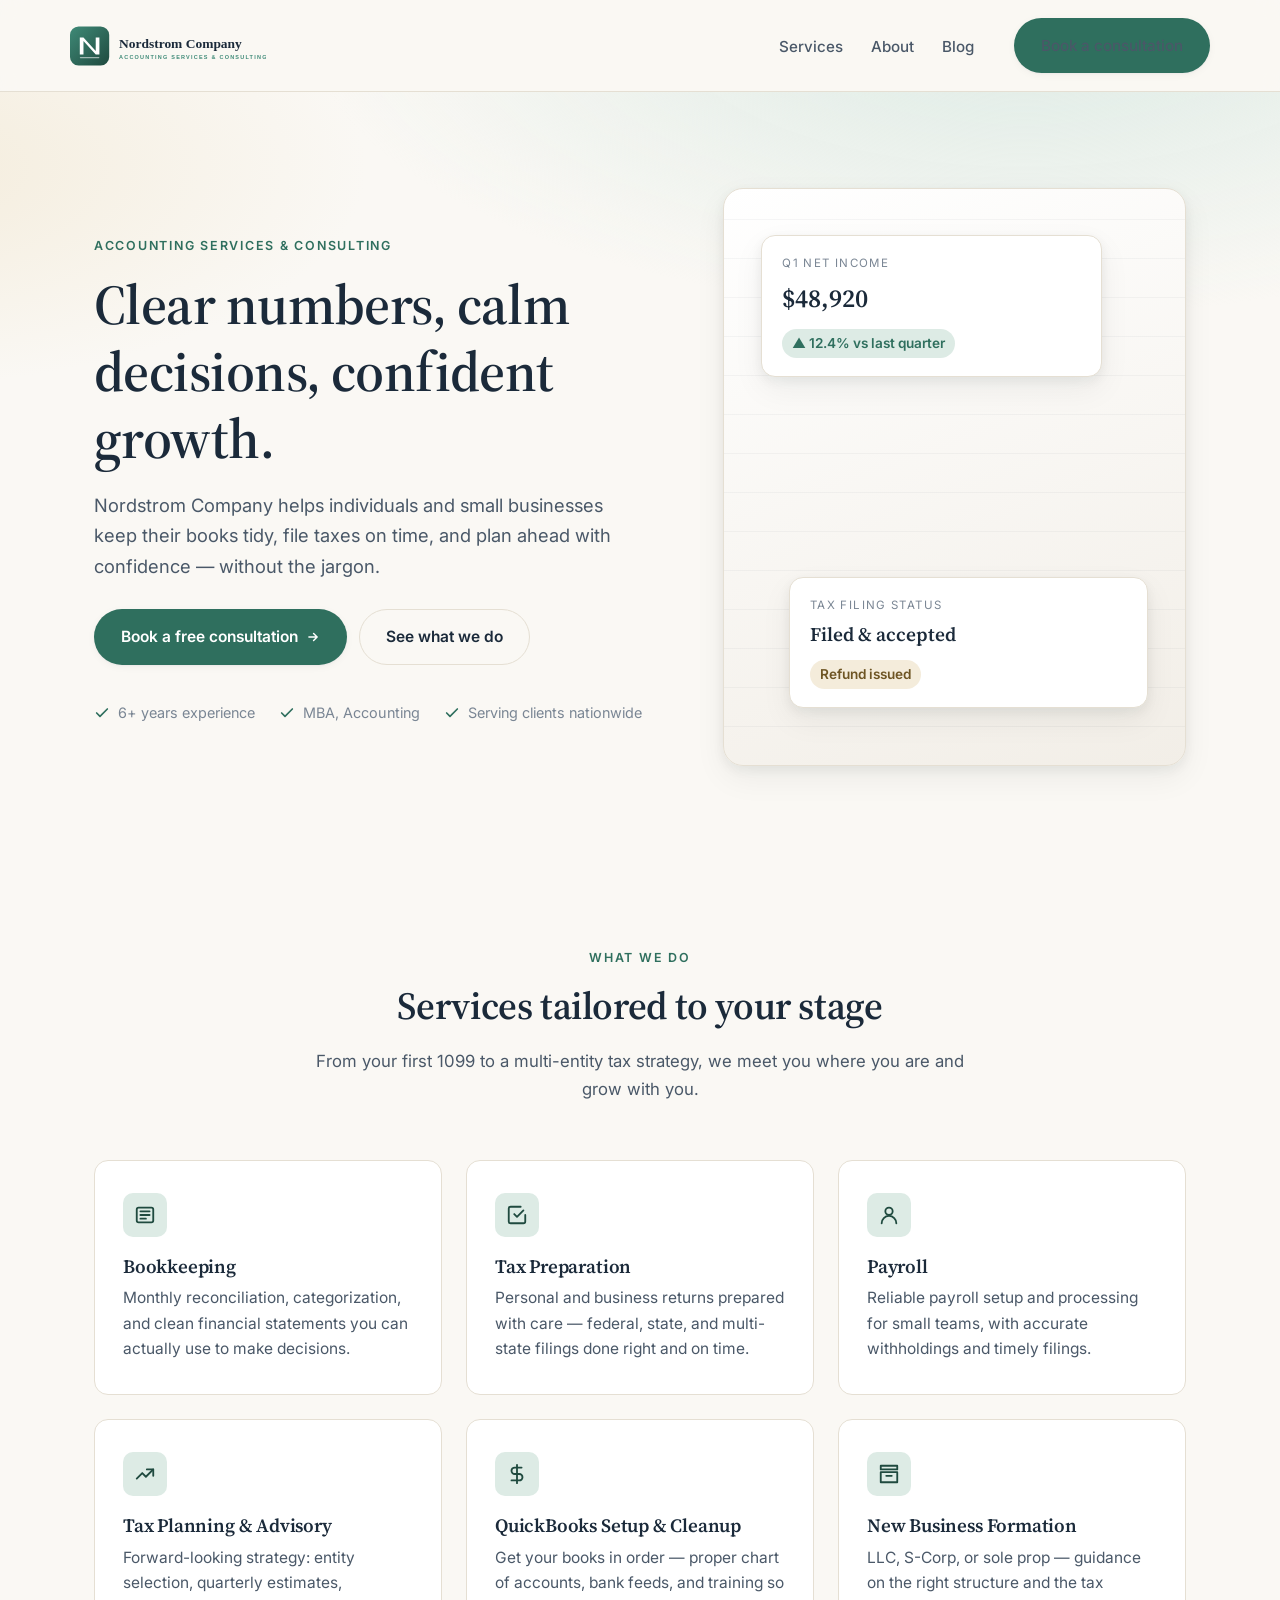
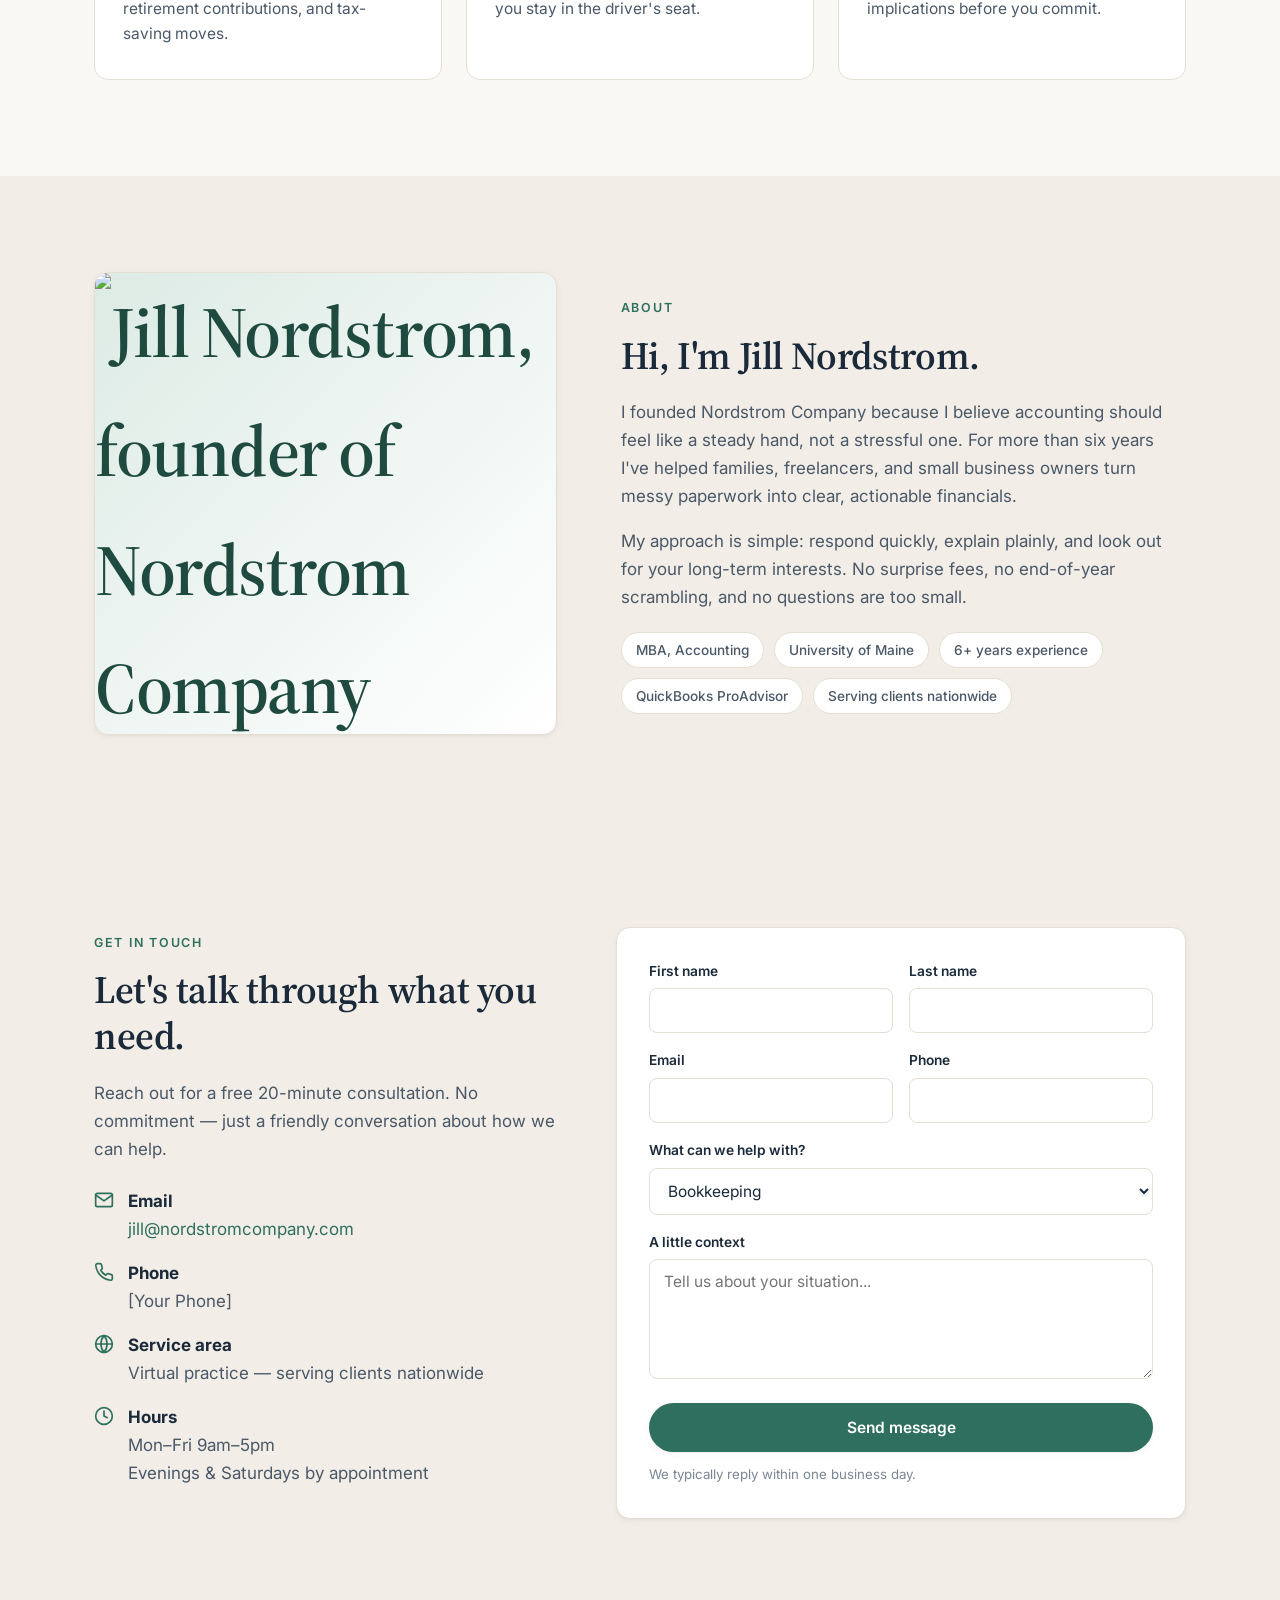
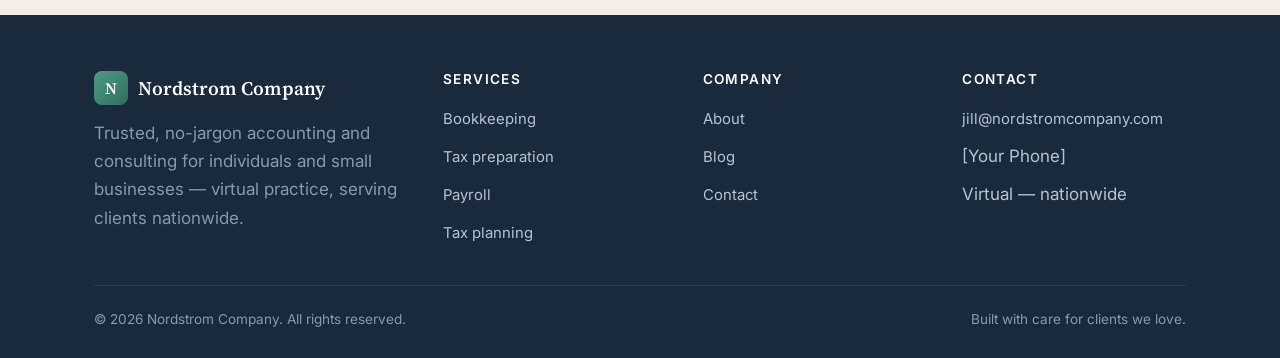
==== commit f8d9c166: "Add files via upload" ====
--- a/index.html
+++ b/index.html
@@ -27,7 +27,6 @@
       <ul id="primary-nav" class="nav-links">
         <li><a href="#services">Services</a></li>
         <li><a href="#about">About</a></li>
-        <li><a href="#testimonials">Testimonials</a></li>
         <li><a href="blog.html">Blog</a></li>
         <li><a href="#contact" class="btn btn-primary nav-cta">Book a consultation</a></li>
       </ul>
@@ -141,7 +140,9 @@
     <!-- ============== ABOUT ============== -->
     <section class="section section-alt" id="about">
       <div class="container about-grid">
-        <div class="about-portrait" aria-hidden="true">JN</div>
+        <div class="about-portrait">
+          <img src="jill.jpg" alt="Jill Nordstrom, founder of Nordstrom Company" />
+        </div>
         <div>
           <span class="eyebrow">About</span>
           <h2>Hi, I'm Jill Nordstrom.</h2>
@@ -165,7 +166,7 @@
       </div>
     </section>
 
-    <!-- ============== TESTIMONIALS ============== -->
+    <!-- ============== TESTIMONIALS (hidden until real testimonials are available) ==============
     <section class="section" id="testimonials">
       <div class="container">
         <div class="section-head">
@@ -221,6 +222,8 @@
         </div>
       </div>
     </section>
+
+    END TESTIMONIALS HIDDEN -->
 
     <!-- ============== CONTACT ============== -->
     <section class="section section-alt" id="contact">
@@ -328,7 +331,6 @@
           <ul>
             <li><a href="#about">About</a></li>
             <li><a href="blog.html">Blog</a></li>
-            <li><a href="#testimonials">Testimonials</a></li>
             <li><a href="#contact">Contact</a></li>
           </ul>
         </div>
--- a/styles.css
+++ b/styles.css
@@ -356,6 +356,7 @@
   background:
     linear-gradient(135deg, var(--accent-soft), #fff);
   border: 1px solid var(--border);
+  overflow: hidden;
   display: grid;
   place-items: center;
   font-family: var(--font-serif);
@@ -364,6 +365,12 @@
   font-weight: 600;
   letter-spacing: -0.02em;
   box-shadow: var(--shadow-sm);
+}
+.about-portrait img {
+  width: 100%;
+  height: 100%;
+  object-fit: cover;
+  display: block;
 }
 .credentials {
   display: flex;
